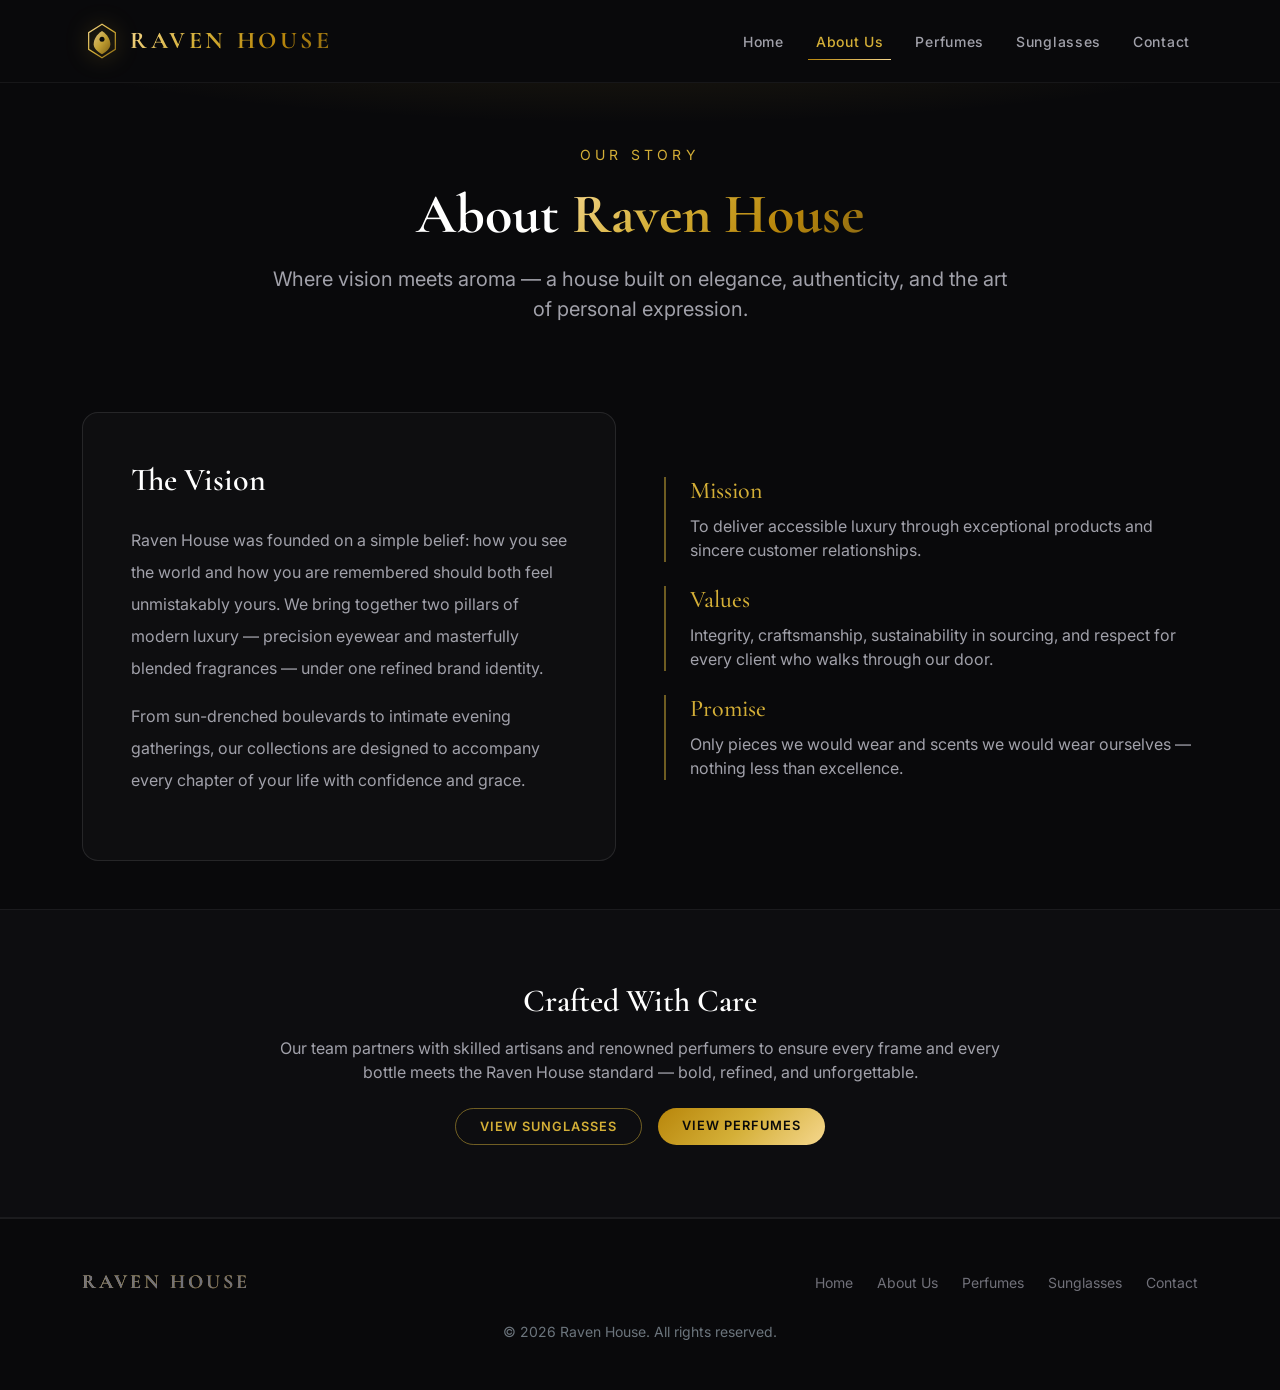
==== about.html @ 08f4f655 "first commit" ====
<!DOCTYPE html>
<html lang="en">
<head>
    <meta charset="UTF-8">
    <meta name="viewport" content="width=device-width, initial-scale=1.0">
    <title>About Us — Raven House</title>
    <link href="https://cdn.jsdelivr.net/npm/bootstrap@5.3.3/dist/css/bootstrap.min.css" rel="stylesheet" integrity="sha384-QWTKZyjpPEjISv5WaRU9OFeRpok6YctnYmDr5pNlyT2bRjXh0JMhjY6hW+ALEwIH" crossorigin="anonymous">
    <link rel="preconnect" href="https://fonts.googleapis.com">
    <link rel="preconnect" href="https://fonts.gstatic.com" crossorigin>
    <link href="https://fonts.googleapis.com/css2?family=Cormorant+Garamond:ital,wght@0,400;0,600;0,700;1,400&family=Inter:wght@300;400;500;600&display=swap" rel="stylesheet">
    <link rel="stylesheet" href="css/style.css">
</head>
<body class="bg-raven">

    <nav id="site-header" class="navbar navbar-expand-lg navbar-dark fixed-top navbar-raven bg-raven py-3">
        <div class="container">
            <a class="navbar-brand d-flex align-items-center gap-2" href="index.html">
                <svg class="logo-icon" width="40" height="40" viewBox="0 0 48 48" fill="none"><path d="M24 4L8 14v20l16 10 16-10V14L24 4z" stroke="url(#goldGrad)" stroke-width="1.5"/><path d="M24 12c-6 4-10 10-10 16 0 4 3 8 10 12 7-4 10-8 10-12 0-6-4-12-10-16z" fill="url(#goldGrad)" opacity="0.9"/><circle cx="24" cy="22" r="3" fill="#0a0a0a"/><defs><linearGradient id="goldGrad" x1="0%" y1="0%" x2="100%" y2="100%"><stop offset="0%" stop-color="#f5d78e"/><stop offset="50%" stop-color="#d4af37"/><stop offset="100%" stop-color="#8b6914"/></linearGradient></defs></svg>
                <span class="font-display fs-4 fw-bold tracking-brand logo-gold mb-0">RAVEN HOUSE</span>
            </a>
            <button class="navbar-toggler navbar-toggler-raven" type="button" data-bs-toggle="offcanvas" data-bs-target="#mobileMenu" aria-label="Toggle navigation"><span class="navbar-toggler-icon"></span></button>
            <div class="collapse navbar-collapse justify-content-end">
                <ul class="navbar-nav gap-lg-3">
                    <li class="nav-item"><a class="nav-link site-nav-link" href="index.html">Home</a></li>
                    <li class="nav-item"><a class="nav-link site-nav-link active" href="about.html">About Us</a></li>
                    <li class="nav-item"><a class="nav-link site-nav-link" href="perfumes.html">Perfumes</a></li>
                    <li class="nav-item"><a class="nav-link site-nav-link" href="sunglasses.html">Sunglasses</a></li>
                    <li class="nav-item"><a class="nav-link site-nav-link" href="contact.html">Contact</a></li>
                </ul>
            </div>
        </div>
    </nav>

    <div class="offcanvas offcanvas-end offcanvas-raven text-bg-dark" tabindex="-1" id="mobileMenu">
        <div class="offcanvas-header border-bottom border-raven">
            <h5 class="offcanvas-title logo-gold font-display fw-bold">RAVEN HOUSE</h5>
            <button type="button" class="btn-close btn-close-white" data-bs-dismiss="offcanvas" aria-label="Close"></button>
        </div>
        <div class="offcanvas-body d-flex align-items-center justify-content-center">
            <ul class="nav flex-column text-center gap-3 w-100">
                <li class="nav-item"><a class="nav-link" href="index.html">Home</a></li>
                <li class="nav-item"><a class="nav-link active" href="about.html">About Us</a></li>
                <li class="nav-item"><a class="nav-link" href="perfumes.html">Perfumes</a></li>
                <li class="nav-item"><a class="nav-link" href="sunglasses.html">Sunglasses</a></li>
                <li class="nav-item"><a class="nav-link" href="contact.html">Contact</a></li>
            </ul>
        </div>
    </div>

    <main class="pt-5">
        <section class="hero-glow py-5 mt-4">
            <div class="container text-center py-4">
                <p class="text-gold small text-uppercase tracking-luxury">Our Story</p>
                <h1 class="font-display display-4 fw-bold text-white mt-3">About <span class="logo-gold">Raven House</span></h1>
                <p class="col-lg-8 mx-auto fs-5 text-muted-raven mt-3">Where vision meets aroma — a house built on elegance, authenticity, and the art of personal expression.</p>
            </div>
        </section>

        <section class="pb-5">
            <div class="container">
                <div class="row g-5 align-items-center">
                    <div class="col-lg-6">
                        <div class="card-raven rounded-4 p-4 p-lg-5">
                            <h2 class="font-display h2 fw-semibold text-white">The Vision</h2>
                            <p class="text-muted-raven mt-4 lh-lg">Raven House was founded on a simple belief: how you see the world and how you are remembered should both feel unmistakably yours. We bring together two pillars of modern luxury — precision eyewear and masterfully blended fragrances — under one refined brand identity.</p>
                            <p class="text-muted-raven mt-3 lh-lg">From sun-drenched boulevards to intimate evening gatherings, our collections are designed to accompany every chapter of your life with confidence and grace.</p>
                        </div>
                    </div>
                    <div class="col-lg-6">
                        <div class="border-accent-gold ps-4 mb-4">
                            <h3 class="font-display h4 text-gold">Mission</h3>
                            <p class="text-muted-raven mt-2">To deliver accessible luxury through exceptional products and sincere customer relationships.</p>
                        </div>
                        <div class="border-accent-gold ps-4 mb-4">
                            <h3 class="font-display h4 text-gold">Values</h3>
                            <p class="text-muted-raven mt-2">Integrity, craftsmanship, sustainability in sourcing, and respect for every client who walks through our door.</p>
                        </div>
                        <div class="border-accent-gold ps-4">
                            <h3 class="font-display h4 text-gold">Promise</h3>
                            <p class="text-muted-raven mt-2">Only pieces we would wear and scents we would wear ourselves — nothing less than excellence.</p>
                        </div>
                    </div>
                </div>
            </div>
        </section>

        <section class="section-muted py-5">
            <div class="container text-center py-4">
                <h2 class="font-display h2 fw-semibold text-white">Crafted With Care</h2>
                <p class="col-lg-8 mx-auto text-muted-raven mt-3">Our team partners with skilled artisans and renowned perfumers to ensure every frame and every bottle meets the Raven House standard — bold, refined, and unforgettable.</p>
                <div class="d-flex flex-wrap justify-content-center gap-3 mt-4">
                    <a href="sunglasses.html" class="btn btn-outline-gold rounded-pill px-4 py-2">View Sunglasses</a>
                    <a href="perfumes.html" class="btn btn-gold rounded-pill px-4 py-2">View Perfumes</a>
                </div>
            </div>
        </section>
    </main>

    <footer class="footer-raven border-top border-raven bg-raven py-5">
        <div class="container">
            <div class="d-flex flex-column flex-md-row align-items-center justify-content-between gap-4">
                <a href="index.html" class="font-display fs-5 fw-bold tracking-brand logo-gold text-decoration-none">RAVEN HOUSE</a>
                <nav class="d-flex flex-wrap justify-content-center gap-3 gap-md-4 small">
                    <a href="index.html">Home</a>
                    <a href="about.html">About Us</a>
                    <a href="perfumes.html">Perfumes</a>
                    <a href="sunglasses.html">Sunglasses</a>
                    <a href="contact.html">Contact</a>
                </nav>
            </div>
            <p class="text-center text-secondary small mt-4 mb-0">&copy; 2026 Raven House. All rights reserved.</p>
        </div>
    </footer>

    <script src="https://cdn.jsdelivr.net/npm/bootstrap@5.3.3/dist/js/bootstrap.bundle.min.js" integrity="sha384-YvpcrYf0tY3lHB60NNkmXc5s9fDVZLESaAA55NDzOxhy9GkcIdslK1eN7N6jIeHz" crossorigin="anonymous"></script>
    <script src="js/main.js"></script>
</body>
</html>
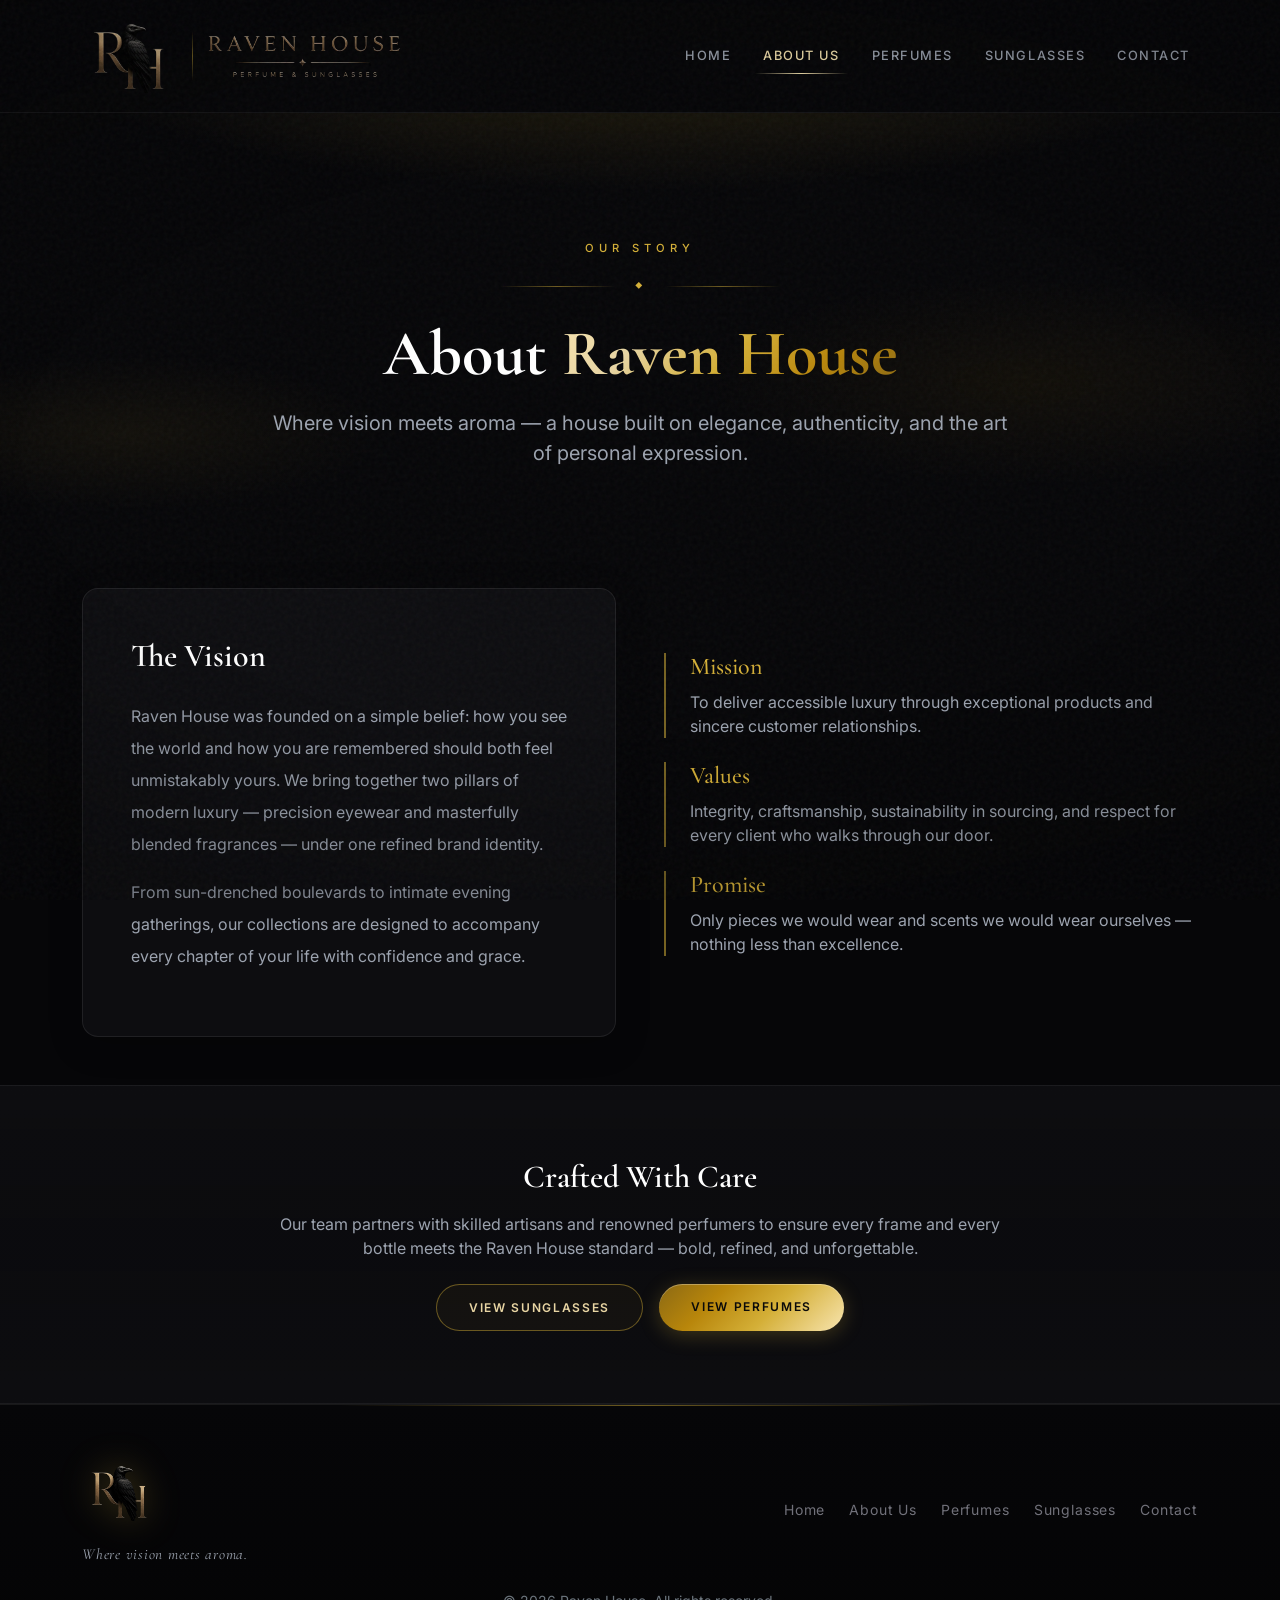
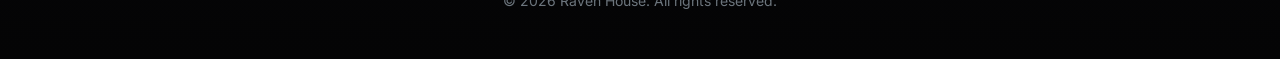
==== commit eff7100e: "logo added and websight design improved" ====
--- a/about.html
+++ b/about.html
@@ -7,16 +7,17 @@
     <link href="https://cdn.jsdelivr.net/npm/bootstrap@5.3.3/dist/css/bootstrap.min.css" rel="stylesheet" integrity="sha384-QWTKZyjpPEjISv5WaRU9OFeRpok6YctnYmDr5pNlyT2bRjXh0JMhjY6hW+ALEwIH" crossorigin="anonymous">
     <link rel="preconnect" href="https://fonts.googleapis.com">
     <link rel="preconnect" href="https://fonts.gstatic.com" crossorigin>
-    <link href="https://fonts.googleapis.com/css2?family=Cormorant+Garamond:ital,wght@0,400;0,600;0,700;1,400&family=Inter:wght@300;400;500;600&display=swap" rel="stylesheet">
+    <link href="https://fonts.googleapis.com/css2?family=Cormorant+Garamond:ital,wght@0,400;0,500;0,600;0,700;1,400;1,500&family=Inter:wght@300;400;500;600&display=swap" rel="stylesheet">
     <link rel="stylesheet" href="css/style.css">
 </head>
 <body class="bg-raven">
 
     <nav id="site-header" class="navbar navbar-expand-lg navbar-dark fixed-top navbar-raven bg-raven py-3">
         <div class="container">
-            <a class="navbar-brand d-flex align-items-center gap-2" href="index.html">
-                <svg class="logo-icon" width="40" height="40" viewBox="0 0 48 48" fill="none"><path d="M24 4L8 14v20l16 10 16-10V14L24 4z" stroke="url(#goldGrad)" stroke-width="1.5"/><path d="M24 12c-6 4-10 10-10 16 0 4 3 8 10 12 7-4 10-8 10-12 0-6-4-12-10-16z" fill="url(#goldGrad)" opacity="0.9"/><circle cx="24" cy="22" r="3" fill="#0a0a0a"/><defs><linearGradient id="goldGrad" x1="0%" y1="0%" x2="100%" y2="100%"><stop offset="0%" stop-color="#f5d78e"/><stop offset="50%" stop-color="#d4af37"/><stop offset="100%" stop-color="#8b6914"/></linearGradient></defs></svg>
-                <span class="font-display fs-4 fw-bold tracking-brand logo-gold mb-0">RAVEN HOUSE</span>
+            <a class="navbar-brand site-brand-lockup me-0" href="index.html">
+                <img src="images/logo.png" alt="" class="site-logo site-logo--emblem" width="96" height="96" aria-hidden="true">
+                <span class="site-brand-divider" aria-hidden="true"></span>
+                <img src="images/logo-details.png" alt="Raven House — Perfume &amp; Sunglasses" class="site-logo site-logo--details" width="196" height="88">
             </a>
             <button class="navbar-toggler navbar-toggler-raven" type="button" data-bs-toggle="offcanvas" data-bs-target="#mobileMenu" aria-label="Toggle navigation"><span class="navbar-toggler-icon"></span></button>
             <div class="collapse navbar-collapse justify-content-end">
@@ -33,7 +34,11 @@
 
     <div class="offcanvas offcanvas-end offcanvas-raven text-bg-dark" tabindex="-1" id="mobileMenu">
         <div class="offcanvas-header border-bottom border-raven">
-            <h5 class="offcanvas-title logo-gold font-display fw-bold">RAVEN HOUSE</h5>
+            <a href="index.html" class="site-brand-lockup site-brand-lockup--compact mb-0">
+                <img src="images/logo.png" alt="" class="site-logo site-logo--emblem" width="48" height="48" aria-hidden="true">
+                <span class="site-brand-divider" aria-hidden="true"></span>
+                <img src="images/logo-details.png" alt="Raven House" class="site-logo site-logo--details" width="140" height="64">
+            </a>
             <button type="button" class="btn-close btn-close-white" data-bs-dismiss="offcanvas" aria-label="Close"></button>
         </div>
         <div class="offcanvas-body d-flex align-items-center justify-content-center">
@@ -48,9 +53,10 @@
     </div>
 
     <main class="pt-5">
-        <section class="hero-glow py-5 mt-4">
-            <div class="container text-center py-4">
-                <p class="text-gold small text-uppercase tracking-luxury">Our Story</p>
+        <section class="hero-glow page-hero py-5 mt-4">
+            <div class="container text-center py-4 reveal">
+                <p class="section-eyebrow">Our Story</p>
+                <div class="luxury-divider" aria-hidden="true"><span>◆</span></div>
                 <h1 class="font-display display-4 fw-bold text-white mt-3">About <span class="logo-gold">Raven House</span></h1>
                 <p class="col-lg-8 mx-auto fs-5 text-muted-raven mt-3">Where vision meets aroma — a house built on elegance, authenticity, and the art of personal expression.</p>
             </div>
@@ -59,14 +65,14 @@
         <section class="pb-5">
             <div class="container">
                 <div class="row g-5 align-items-center">
-                    <div class="col-lg-6">
+                    <div class="col-lg-6 reveal">
                         <div class="card-raven rounded-4 p-4 p-lg-5">
                             <h2 class="font-display h2 fw-semibold text-white">The Vision</h2>
                             <p class="text-muted-raven mt-4 lh-lg">Raven House was founded on a simple belief: how you see the world and how you are remembered should both feel unmistakably yours. We bring together two pillars of modern luxury — precision eyewear and masterfully blended fragrances — under one refined brand identity.</p>
                             <p class="text-muted-raven mt-3 lh-lg">From sun-drenched boulevards to intimate evening gatherings, our collections are designed to accompany every chapter of your life with confidence and grace.</p>
                         </div>
                     </div>
-                    <div class="col-lg-6">
+                    <div class="col-lg-6 reveal reveal-delay-1">
                         <div class="border-accent-gold ps-4 mb-4">
                             <h3 class="font-display h4 text-gold">Mission</h3>
                             <p class="text-muted-raven mt-2">To deliver accessible luxury through exceptional products and sincere customer relationships.</p>
@@ -99,7 +105,12 @@
     <footer class="footer-raven border-top border-raven bg-raven py-5">
         <div class="container">
             <div class="d-flex flex-column flex-md-row align-items-center justify-content-between gap-4">
-                <a href="index.html" class="font-display fs-5 fw-bold tracking-brand logo-gold text-decoration-none">RAVEN HOUSE</a>
+                <div class="text-center text-md-start">
+                    <a href="index.html" class="d-inline-block text-decoration-none">
+                        <img src="images/logo.png" alt="Raven House" class="site-logo site-logo--footer" width="76" height="76">
+                    </a>
+                    <p class="footer-tagline mt-2 mb-0">Where vision meets aroma.</p>
+                </div>
                 <nav class="d-flex flex-wrap justify-content-center gap-3 gap-md-4 small">
                     <a href="index.html">Home</a>
                     <a href="about.html">About Us</a>
--- a/css/style.css
+++ b/css/style.css
@@ -0,0 +1,1029 @@
+/* Raven House — luxury dark theme */
+
+:root {
+    --gold-light: #f8e5b0;
+    --gold: #d4af37;
+    --gold-dark: #b8860b;
+    --gold-deep: #8b6914;
+    --champagne: #e8d5a3;
+    --raven-bg: #060608;
+    --raven-bg-elevated: #0c0c0f;
+    --raven-surface: #141418;
+    --raven-surface-hover: #1c1c22;
+    --raven-muted: #9ca3af;
+    --luxury-ease: cubic-bezier(0.22, 1, 0.36, 1);
+    --section-space: clamp(5rem, 12vw, 9rem);
+}
+
+html {
+    scroll-behavior: smooth;
+}
+
+body {
+    font-family: "Inter", system-ui, sans-serif;
+    background-color: var(--raven-bg);
+    color: #f4f4f5;
+    position: relative;
+}
+
+/* Subtle film grain & vignette */
+body::before {
+    content: "";
+    position: fixed;
+    inset: 0;
+    pointer-events: none;
+    z-index: 9998;
+    opacity: 0.04;
+    background-image: url("data:image/svg+xml,%3Csvg viewBox='0 0 256 256' xmlns='http://www.w3.org/2000/svg'%3E%3Cfilter id='n'%3E%3CfeTurbulence type='fractalNoise' baseFrequency='0.85' numOctaves='4' stitchTiles='stitch'/%3E%3C/filter%3E%3Crect width='100%25' height='100%25' filter='url(%23n)'/%3E%3C/svg%3E");
+}
+
+body::after {
+    content: "";
+    position: fixed;
+    inset: 0;
+    pointer-events: none;
+    z-index: 9997;
+    background: radial-gradient(
+        ellipse 120% 80% at 50% 50%,
+        transparent 40%,
+        rgba(0, 0, 0, 0.45) 100%
+    );
+}
+
+.font-display {
+    font-family: "Cormorant Garamond", "Playfair Display", Georgia, serif;
+}
+
+.text-gold {
+    color: var(--gold) !important;
+}
+
+.text-muted-raven {
+    color: var(--raven-muted) !important;
+}
+
+.bg-raven {
+    background-color: var(--raven-bg) !important;
+}
+
+.bg-raven-surface {
+    background-color: var(--raven-surface) !important;
+}
+
+.border-raven {
+    border-color: rgba(255, 255, 255, 0.08) !important;
+}
+
+/* Gold logo gradient */
+.logo-gold {
+    background: linear-gradient(
+        135deg,
+        var(--gold-light) 0%,
+        var(--champagne) 25%,
+        var(--gold) 50%,
+        var(--gold-dark) 75%,
+        var(--gold-deep) 100%
+    );
+    -webkit-background-clip: text;
+    background-clip: text;
+    color: transparent;
+}
+
+.logo-icon {
+    filter: drop-shadow(0 0 16px rgba(212, 175, 55, 0.45));
+}
+
+.site-logo {
+    display: block;
+    object-fit: contain;
+}
+
+.site-brand-lockup {
+    display: flex;
+    align-items: center;
+    gap: clamp(0.5rem, 1.2vw, 0.875rem);
+    text-decoration: none;
+    line-height: 0;
+}
+
+.site-brand-divider {
+    display: block;
+    flex-shrink: 0;
+    width: 1px;
+    height: calc(var(--nav-logo-size, 96px) * 0.52);
+    background: linear-gradient(
+        180deg,
+        transparent,
+        rgba(212, 175, 55, 0.15) 15%,
+        rgba(212, 175, 55, 0.5) 50%,
+        rgba(212, 175, 55, 0.15) 85%,
+        transparent
+    );
+    transition: height 0.4s var(--luxury-ease);
+}
+
+/* .site-logo--emblem {
+    flex-shrink: 0;
+    height: var(--nav-logo-size, 96px);
+    width: var(--nav-logo-size, 96px);
+    filter: drop-shadow(0 0 16px rgba(212, 175, 55, 0.45));
+    transition:
+        height 0.4s var(--luxury-ease),
+        width 0.4s var(--luxury-ease),
+        filter 0.25s ease;
+} */
+
+/* .site-logo--details {
+    flex-shrink: 1;
+    min-width: 0;
+    height: calc(var(--nav-logo-size, 96px) * 0.92);
+    width: auto;
+    max-width: min(196px, 36vw);
+    object-fit: contain;
+    object-position: left center;
+    filter: drop-shadow(0 0 12px rgba(212, 175, 55, 0.28));
+    opacity: 0.96;
+    transition:
+        height 0.4s var(--luxury-ease),
+        max-width 0.4s var(--luxury-ease),
+        filter 0.25s ease,
+        opacity 0.25s ease;
+} */
+
+/* .site-brand-lockup:hover .site-logo--emblem,
+.site-brand-lockup:hover .site-logo--details {
+    filter: drop-shadow(0 0 22px rgba(212, 175, 55, 0.55));
+} */
+
+.site-brand-lockup:hover .site-logo--details {
+    opacity: 1;
+}
+
+.site-brand-lockup--compact {
+    --nav-logo-size: 48px;
+}
+
+.site-brand-lockup--compact .site-logo--details {
+    max-width: 140px;
+}
+
+@media (max-width: 479.98px) {
+    .navbar-raven > .container > .site-brand-lockup .site-brand-divider,
+    .navbar-raven > .container > .site-brand-lockup .site-logo--details {
+        display: none;
+    }
+}
+
+.site-logo--footer {
+    height: 76px;
+    width: 76px;
+    filter: drop-shadow(0 0 18px rgba(212, 175, 55, 0.3));
+}
+
+.site-logo--offcanvas {
+    height: 56px;
+    width: 56px;
+    filter: drop-shadow(0 0 12px rgba(212, 175, 55, 0.35));
+}
+
+@media (max-width: 575.98px) {
+    .navbar-raven {
+        --nav-logo-size: 76px;
+    }
+
+    .navbar-raven.header-scrolled {
+        --nav-logo-size: 56px;
+    }
+}
+
+/* Ornamental dividers */
+.luxury-divider {
+    display: flex;
+    align-items: center;
+    justify-content: center;
+    gap: 1.25rem;
+    margin: 1.5rem auto;
+    max-width: 280px;
+}
+
+.luxury-divider::before,
+.luxury-divider::after {
+    content: "";
+    flex: 1;
+    height: 1px;
+    background: linear-gradient(
+        90deg,
+        transparent,
+        rgba(212, 175, 55, 0.5),
+        transparent
+    );
+}
+
+.luxury-divider span {
+    color: var(--gold);
+    font-size: 0.45rem;
+    letter-spacing: 0.2em;
+}
+
+.section-eyebrow {
+    font-size: 0.7rem;
+    letter-spacing: 0.45em;
+    text-transform: uppercase;
+    color: var(--gold);
+    font-weight: 500;
+}
+
+.section-title {
+    font-size: clamp(2.25rem, 5vw, 3.5rem);
+    letter-spacing: 0.02em;
+}
+
+/* Navbar */
+.navbar-raven {
+    --nav-logo-size: 96px;
+    border-bottom: 1px solid rgba(255, 255, 255, 0.06);
+    padding-top: 0.5rem !important;
+    padding-bottom: 0.5rem !important;
+    transition:
+        background 0.4s var(--luxury-ease),
+        box-shadow 0.4s var(--luxury-ease),
+        backdrop-filter 0.4s var(--luxury-ease),
+        padding 0.4s var(--luxury-ease);
+}
+
+.navbar-raven.header-scrolled {
+    --nav-logo-size: 64px;
+    padding-top: 0.65rem !important;
+    padding-bottom: 0.65rem !important;
+    background: rgba(6, 6, 8, 0.88) !important;
+    backdrop-filter: blur(20px) saturate(1.2);
+    box-shadow: 0 12px 40px rgba(0, 0, 0, 0.4);
+    border-bottom-color: rgba(212, 175, 55, 0.12);
+}
+
+.navbar-raven .navbar-brand,
+.navbar-raven .site-brand-lockup {
+    padding: 0;
+    line-height: 0;
+}
+
+.navbar-raven .navbar-brand,
+.navbar-raven .nav-link {
+    color: var(--raven-muted);
+}
+
+.navbar-raven .nav-link:hover,
+.navbar-raven .nav-link:focus {
+    color: var(--champagne);
+}
+
+.navbar-raven .nav-link.active {
+    color: var(--gold-light) !important;
+}
+
+.navbar-raven .site-nav-link {
+    position: relative;
+    font-size: 0.8rem;
+    font-weight: 500;
+    letter-spacing: 0.12em;
+    text-transform: uppercase;
+}
+
+.navbar-raven .site-nav-link::after {
+    content: "";
+    position: absolute;
+    bottom: 0;
+    left: 50%;
+    transform: translateX(-50%);
+    width: 0;
+    height: 1px;
+    background: linear-gradient(90deg, transparent, var(--gold-light), transparent);
+    transition: width 0.4s var(--luxury-ease);
+}
+
+.navbar-raven .site-nav-link:hover::after,
+.navbar-raven .site-nav-link.active::after {
+    width: 100%;
+}
+
+.navbar-toggler-raven {
+    border-color: rgba(212, 175, 55, 0.4);
+    color: var(--gold);
+}
+
+.navbar-toggler-raven:focus {
+    box-shadow: 0 0 0 0.2rem rgba(212, 175, 55, 0.25);
+}
+
+/* Offcanvas */
+.offcanvas-raven {
+    background-color: rgba(6, 6, 8, 0.98) !important;
+    border-left: 1px solid rgba(212, 175, 55, 0.15);
+}
+
+.offcanvas-raven .offcanvas-title {
+    font-family: "Cormorant Garamond", Georgia, serif;
+    letter-spacing: 0.2em;
+}
+
+.offcanvas-raven .nav-link {
+    font-family: "Cormorant Garamond", Georgia, serif;
+    font-size: 1.75rem;
+    color: #d4d4d8;
+    padding: 0.5rem 0;
+    letter-spacing: 0.05em;
+}
+
+.offcanvas-raven .nav-link:hover,
+.offcanvas-raven .nav-link.active {
+    color: var(--gold-light);
+}
+
+/* Hero — shared */
+.hero-glow {
+    background:
+        radial-gradient(
+            ellipse 90% 60% at 50% -10%,
+            rgba(212, 175, 55, 0.18),
+            transparent 55%
+        ),
+        radial-gradient(
+            ellipse 50% 40% at 80% 60%,
+            rgba(139, 105, 20, 0.08),
+            transparent 50%
+        ),
+        radial-gradient(
+            ellipse 40% 30% at 10% 70%,
+            rgba(212, 175, 55, 0.06),
+            transparent 50%
+        );
+}
+
+.hero-pattern {
+    background-image: url("data:image/svg+xml,%3Csvg width='60' height='60' viewBox='0 0 60 60' xmlns='http://www.w3.org/2000/svg'%3E%3Cg fill='none' fill-rule='evenodd'%3E%3Cg fill='%23d4af37' fill-opacity='0.04'%3E%3Cpath d='M36 34v-4h-2v4h-4v2h4v4h2v-4h4v-2h-4zm0-30V0h-2v4h-4v2h4v4h2V6h4V4h-4zM6 34v-4H4v4H0v2h4v4h2v-4h4v-2H6zM6 4V0H4v4H0v2h4v4h2V6h4V4H6z'/%3E%3C/g%3E%3C/g%3E%3C/svg%3E");
+    opacity: 0.6;
+}
+
+.hero-fade-bottom {
+    height: 10rem;
+    background: linear-gradient(to top, var(--raven-bg), transparent);
+}
+
+.min-vh-hero {
+    min-height: 100vh;
+}
+
+/* Cinematic home hero */
+.hero-cinema {
+    min-height: 110vh;
+    min-height: 110dvh;
+}
+
+.hero-cinema .hero-title {
+    font-size: clamp(3rem, 8vw, 5.5rem);
+    letter-spacing: 0.02em;
+    line-height: 1.05;
+    text-shadow: 0 4px 60px rgba(0, 0, 0, 0.5);
+}
+
+.hero-cinema .hero-lead {
+    font-size: clamp(1.1rem, 2vw, 1.35rem);
+    font-weight: 300;
+    letter-spacing: 0.02em;
+    line-height: 1.7;
+    max-width: 36rem;
+}
+
+.hero-orb {
+    position: absolute;
+    border-radius: 50%;
+    filter: blur(80px);
+    pointer-events: none;
+    animation: orb-float 12s ease-in-out infinite;
+}
+
+.hero-orb-1 {
+    width:  min(50vw, 420px);
+    height: min(50vw, 420px);
+    top: 10%;
+    left: -10%;
+    background: rgba(212, 175, 55, 0.12);
+}
+
+.hero-orb-2 {
+    width: min(40vw, 320px);
+    height: min(40vw, 320px);
+    bottom: 15%;
+    right: -5%;
+    background: rgba(139, 105, 20, 0.15);
+    animation-delay: -4s;
+}
+
+@keyframes orb-float {
+    0%,
+    100% {
+        transform: translate(0, 0) scale(1);
+    }
+    50% {
+        transform: translate(20px, -30px) scale(1.05);
+    }
+}
+
+.scroll-cue {
+    position: absolute;
+    bottom: 2.5rem;
+    left: 50%;
+    transform: translateX(-50%);
+    display: flex;
+    flex-direction: column;
+    align-items: center;
+    gap: 0.5rem;
+    color: var(--raven-muted);
+    font-size: 0.65rem;
+    letter-spacing: 0.35em;
+    text-transform: uppercase;
+    animation: scroll-bounce 2.5s ease-in-out infinite;
+}
+
+.scroll-cue-line {
+    width: 1px;
+    height: 48px;
+    background: linear-gradient(to bottom, var(--gold), transparent);
+}
+
+@keyframes scroll-bounce {
+    0%,
+    100% {
+        opacity: 0.5;
+        transform: translateX(-50%) translateY(0);
+    }
+    50% {
+        opacity: 1;
+        transform: translateX(-50%) translateY(8px);
+    }
+}
+
+/* Inner page heroes */
+main.pt-5 > .hero-glow:first-child,
+.page-hero {
+    padding-top: clamp(6rem, 14vw, 9rem) !important;
+    padding-bottom: clamp(3rem, 8vw, 5rem) !important;
+}
+
+main.pt-5 > .hero-glow:first-child h1 {
+    font-size: clamp(2.5rem, 6vw, 4rem);
+}
+
+/* Marquee strip */
+.marquee-luxury {
+    border-top: 1px solid rgba(212, 175, 55, 0.15);
+    border-bottom: 1px solid rgba(212, 175, 55, 0.15);
+    background: linear-gradient(
+        90deg,
+        rgba(212, 175, 55, 0.04) 0%,
+        rgba(20, 20, 24, 0.8) 50%,
+        rgba(212, 175, 55, 0.04) 100%
+    );
+    overflow: hidden;
+    padding: 1.25rem 0;
+}
+
+.marquee-track {
+    display: flex;
+    gap: 4rem;
+    animation: marquee 35s linear infinite;
+    white-space: nowrap;
+}
+
+.marquee-track span {
+    font-family: "Cormorant Garamond", Georgia, serif;
+    font-size: clamp(1rem, 2.5vw, 1.35rem);
+    letter-spacing: 0.35em;
+    text-transform: uppercase;
+    color: rgba(212, 175, 55, 0.55);
+    flex-shrink: 0;
+}
+
+.marquee-track span::after {
+    content: "◆";
+    margin-left: 4rem;
+    font-size: 0.5em;
+    vertical-align: middle;
+    opacity: 0.6;
+}
+
+@keyframes marquee {
+    0% {
+        transform: translateX(0);
+    }
+    100% {
+        transform: translateX(-50%);
+    }
+}
+
+/* Editorial quote */
+.quote-luxury {
+    position: relative;
+    padding: var(--section-space) 0;
+    background:
+        linear-gradient(180deg, transparent, rgba(212, 175, 55, 0.03), transparent),
+        var(--raven-bg-elevated);
+    border-top: 1px solid rgba(255, 255, 255, 0.05);
+    border-bottom: 1px solid rgba(255, 255, 255, 0.05);
+}
+
+.quote-luxury blockquote {
+    font-family: "Cormorant Garamond", Georgia, serif;
+    font-size: clamp(1.75rem, 4vw, 2.75rem);
+    font-style: italic;
+    font-weight: 400;
+    line-height: 1.45;
+    color: #fafafa;
+    max-width: 52rem;
+    margin: 0 auto;
+}
+
+.quote-luxury cite {
+    display: block;
+    margin-top: 2rem;
+    font-style: normal;
+    font-family: "Inter", sans-serif;
+    font-size: 0.7rem;
+    letter-spacing: 0.4em;
+    text-transform: uppercase;
+    color: var(--gold);
+}
+
+/* Stats row */
+.stats-luxury {
+    display: grid;
+    grid-template-columns: repeat(auto-fit, minmax(140px, 1fr));
+    gap: 2rem;
+    text-align: center;
+}
+
+.stat-item .stat-number {
+    font-family: "Cormorant Garamond", Georgia, serif;
+    font-size: clamp(2.5rem, 5vw, 3.5rem);
+    font-weight: 600;
+    line-height: 1;
+    background: linear-gradient(180deg, var(--gold-light), var(--gold-dark));
+    -webkit-background-clip: text;
+    background-clip: text;
+    color: transparent;
+}
+
+.stat-item .stat-label {
+    font-size: 0.7rem;
+    letter-spacing: 0.25em;
+    text-transform: uppercase;
+    color: var(--raven-muted);
+    margin-top: 0.75rem;
+}
+
+/* Section spacing */
+.section-luxury {
+    padding-top: var(--section-space);
+    padding-bottom: var(--section-space);
+}
+
+.tracking-luxury {
+    letter-spacing: 0.45em;
+}
+
+.tracking-brand {
+    letter-spacing: 0.2em;
+}
+
+/* Collection cards */
+.collection-card {
+    border: 1px solid rgba(255, 255, 255, 0.08);
+    background: rgba(20, 20, 24, 0.6);
+    overflow: hidden;
+    transition:
+        transform 0.5s var(--luxury-ease),
+        border-color 0.5s var(--luxury-ease),
+        box-shadow 0.5s var(--luxury-ease);
+    box-shadow: 0 4px 24px rgba(0, 0, 0, 0.3);
+}
+
+.collection-card::before {
+    content: "";
+    position: absolute;
+    inset: 0;
+    background: linear-gradient(
+        135deg,
+        rgba(212, 175, 55, 0.08) 0%,
+        transparent 50%
+    );
+    opacity: 0;
+    transition: opacity 0.5s var(--luxury-ease);
+    z-index: 1;
+    pointer-events: none;
+}
+
+.collection-card:hover {
+    border-color: rgba(212, 175, 55, 0.4);
+    transform: translateY(-8px);
+    box-shadow:
+        0 24px 48px rgba(0, 0, 0, 0.45),
+        0 0 60px rgba(212, 175, 55, 0.08);
+}
+
+.collection-card:hover::before {
+    opacity: 1;
+}
+
+.collection-card .card-visual {
+    aspect-ratio: 16 / 11;
+    min-height: 280px;
+}
+
+.collection-card .card-overlay {
+    background: linear-gradient(
+        to top,
+        var(--raven-bg) 0%,
+        rgba(6, 6, 8, 0.6) 40%,
+        transparent 75%
+    );
+}
+
+.collection-icon {
+    color: rgba(212, 175, 55, 0.35);
+    transition: transform 0.6s var(--luxury-ease), color 0.6s var(--luxury-ease);
+    filter: drop-shadow(0 0 20px rgba(212, 175, 55, 0.2));
+}
+
+.collection-card:hover .collection-icon {
+    transform: scale(1.12);
+    color: rgba(248, 229, 176, 0.65);
+}
+
+/* Feature cards */
+.feature-luxury {
+    padding: 2rem 1.5rem;
+    border: 1px solid rgba(255, 255, 255, 0.06);
+    border-radius: 1rem;
+    background: rgba(20, 20, 24, 0.4);
+    transition:
+        border-color 0.4s var(--luxury-ease),
+        background 0.4s var(--luxury-ease),
+        transform 0.4s var(--luxury-ease);
+    height: 100%;
+}
+
+.feature-luxury:hover {
+    border-color: rgba(212, 175, 55, 0.25);
+    background: rgba(28, 28, 34, 0.6);
+    transform: translateY(-4px);
+}
+
+.feature-badge {
+    width: 4rem;
+    height: 4rem;
+    border: 1px solid rgba(212, 175, 55, 0.35);
+    background: linear-gradient(
+        135deg,
+        rgba(212, 175, 55, 0.12),
+        rgba(212, 175, 55, 0.02)
+    );
+    box-shadow: 0 0 30px rgba(212, 175, 55, 0.1);
+}
+
+/* CTA banner */
+.cta-luxury {
+    position: relative;
+    padding: clamp(4rem, 10vw, 6rem) 2rem;
+    margin: var(--section-space) 0;
+    border-radius: 1.5rem;
+    overflow: hidden;
+    background:
+        linear-gradient(
+            135deg,
+            rgba(212, 175, 55, 0.12) 0%,
+            rgba(20, 20, 24, 0.9) 40%,
+            rgba(139, 105, 20, 0.1) 100%
+        );
+    border: 1px solid rgba(212, 175, 55, 0.2);
+    box-shadow:
+        inset 0 1px 0 rgba(255, 255, 255, 0.06),
+        0 20px 60px rgba(0, 0, 0, 0.4);
+}
+
+.cta-luxury::before {
+    content: "";
+    position: absolute;
+    top: 0;
+    left: 50%;
+    transform: translateX(-50%);
+    width: 60%;
+    height: 1px;
+    background: linear-gradient(
+        90deg,
+        transparent,
+        var(--gold),
+        transparent
+    );
+}
+
+/* Product cards */
+.product-card {
+    border: 1px solid rgba(255, 255, 255, 0.08);
+    background: rgba(20, 20, 24, 0.5);
+    transition:
+        transform 0.45s var(--luxury-ease),
+        box-shadow 0.45s var(--luxury-ease),
+        border-color 0.45s var(--luxury-ease);
+}
+
+.product-card:hover {
+    transform: translateY(-8px);
+    box-shadow:
+        0 28px 56px -16px rgba(0, 0, 0, 0.5),
+        0 0 40px rgba(212, 175, 55, 0.12);
+    border-color: rgba(212, 175, 55, 0.35);
+}
+
+.product-visual {
+    aspect-ratio: 1 / 1;
+    position: relative;
+    overflow: hidden;
+}
+
+.product-visual::after {
+    content: "";
+    position: absolute;
+    inset: 0;
+    background: linear-gradient(
+        to top,
+        rgba(6, 6, 8, 0.5),
+        transparent 40%
+    );
+    pointer-events: none;
+}
+
+/* Buttons */
+.btn-gold {
+    position: relative;
+    overflow: hidden;
+    background: linear-gradient(
+        135deg,
+        var(--gold-deep) 0%,
+        var(--gold-dark) 30%,
+        var(--gold) 60%,
+        var(--gold-light) 100%
+    );
+    color: #0a0a0a !important;
+    border: none;
+    font-weight: 600;
+    letter-spacing: 0.14em;
+    text-transform: uppercase;
+    font-size: 0.75rem;
+    padding: 0.85rem 2rem !important;
+    box-shadow:
+        0 4px 20px rgba(212, 175, 55, 0.25),
+        inset 0 1px 0 rgba(255, 255, 255, 0.3);
+    transition:
+        filter 0.3s ease,
+        transform 0.3s var(--luxury-ease),
+        box-shadow 0.3s ease;
+}
+
+.btn-gold::after {
+    content: "";
+    position: absolute;
+    top: 0;
+    left: -100%;
+    width: 60%;
+    height: 100%;
+    background: linear-gradient(
+        90deg,
+        transparent,
+        rgba(255, 255, 255, 0.35),
+        transparent
+    );
+    transition: left 0.6s ease;
+}
+
+.btn-gold:hover {
+    filter: brightness(1.08);
+    transform: translateY(-2px);
+    box-shadow:
+        0 8px 32px rgba(212, 175, 55, 0.35),
+        inset 0 1px 0 rgba(255, 255, 255, 0.35);
+    color: #0a0a0a !important;
+}
+
+.btn-gold:hover::after {
+    left: 150%;
+}
+
+.btn-outline-gold {
+    border: 1px solid rgba(212, 175, 55, 0.45);
+    color: var(--champagne) !important;
+    background: rgba(212, 175, 55, 0.04);
+    font-weight: 600;
+    letter-spacing: 0.14em;
+    text-transform: uppercase;
+    font-size: 0.75rem;
+    padding: 0.85rem 2rem !important;
+    transition:
+        background 0.3s ease,
+        border-color 0.3s ease,
+        transform 0.3s var(--luxury-ease),
+        box-shadow 0.3s ease;
+}
+
+.btn-outline-gold:hover {
+    background: rgba(212, 175, 55, 0.12);
+    border-color: var(--gold-light);
+    color: var(--gold-light) !important;
+    transform: translateY(-2px);
+    box-shadow: 0 0 30px rgba(212, 175, 55, 0.15);
+}
+
+.btn-filter.active {
+    border-color: rgba(212, 175, 55, 0.55) !important;
+    background: rgba(212, 175, 55, 0.12) !important;
+    color: var(--gold-light) !important;
+    box-shadow: 0 0 20px rgba(212, 175, 55, 0.1);
+}
+
+.btn-filter {
+    border: 1px solid rgba(255, 255, 255, 0.1);
+    color: var(--raven-muted);
+    background: transparent;
+    font-size: 0.8rem;
+    letter-spacing: 0.08em;
+    transition: all 0.3s ease;
+}
+
+.btn-filter:hover {
+    border-color: rgba(212, 175, 55, 0.35);
+    color: var(--gold);
+}
+
+/* Form */
+.input-dark {
+    background: rgba(255, 255, 255, 0.03);
+    border: 1px solid rgba(255, 255, 255, 0.1);
+    color: #f4f4f5;
+    transition: border-color 0.25s ease, box-shadow 0.25s ease;
+}
+
+.input-dark::placeholder {
+    color: #71717a;
+}
+
+.input-dark:focus {
+    background: rgba(255, 255, 255, 0.05);
+    border-color: rgba(212, 175, 55, 0.5);
+    box-shadow: 0 0 0 0.2rem rgba(212, 175, 55, 0.12);
+    color: #f4f4f5;
+}
+
+/* Sections */
+.section-muted {
+    background: linear-gradient(
+        180deg,
+        rgba(20, 20, 24, 0.5) 0%,
+        rgba(12, 12, 15, 0.8) 50%,
+        rgba(20, 20, 24, 0.5) 100%
+    );
+    border-top: 1px solid rgba(255, 255, 255, 0.06);
+    border-bottom: 1px solid rgba(255, 255, 255, 0.06);
+}
+
+.card-raven {
+    background: rgba(20, 20, 24, 0.55);
+    border: 1px solid rgba(255, 255, 255, 0.08);
+    box-shadow: 0 8px 32px rgba(0, 0, 0, 0.25);
+    transition:
+        border-color 0.35s ease,
+        box-shadow 0.35s ease;
+}
+
+.card-raven:hover {
+    border-color: rgba(212, 175, 55, 0.2);
+    box-shadow: 0 12px 40px rgba(0, 0, 0, 0.35);
+}
+
+.border-accent-gold {
+    border-left: 2px solid rgba(212, 175, 55, 0.55) !important;
+    padding-left: 1.5rem !important;
+    transition: border-color 0.3s ease;
+}
+
+.border-accent-gold:hover {
+    border-left-color: var(--gold-light) !important;
+}
+
+.perfume-bottle {
+    height: 10rem;
+    width: 4rem;
+    border-radius: 9999px 9999px 0.5rem 0.5rem;
+    border: 1px solid rgba(212, 175, 55, 0.3);
+    background: linear-gradient(to bottom, #3f3f46, #18181b);
+    box-shadow:
+        0 8px 24px rgba(0, 0, 0, 0.4),
+        inset 0 1px 0 rgba(255, 255, 255, 0.08);
+}
+
+/* Footer */
+.footer-raven {
+    position: relative;
+    background: linear-gradient(
+        to top,
+        #040405,
+        var(--raven-bg)
+    ) !important;
+}
+
+.footer-raven::before {
+    content: "";
+    position: absolute;
+    top: 0;
+    left: 50%;
+    transform: translateX(-50%);
+    width: min(90%, 600px);
+    height: 1px;
+    background: linear-gradient(
+        90deg,
+        transparent,
+        rgba(212, 175, 55, 0.5),
+        transparent
+    );
+}
+
+.footer-raven a {
+    color: #71717a;
+    text-decoration: none;
+    letter-spacing: 0.06em;
+    transition: color 0.25s ease;
+}
+
+.footer-raven a:hover {
+    color: var(--gold-light);
+}
+
+.footer-tagline {
+    font-family: "Cormorant Garamond", Georgia, serif;
+    font-style: italic;
+    color: var(--raven-muted);
+    font-size: 0.95rem;
+    letter-spacing: 0.05em;
+}
+
+.social-btn {
+    width: 2.75rem;
+    height: 2.75rem;
+    border: 1px solid rgba(255, 255, 255, 0.1);
+    color: var(--raven-muted);
+    transition:
+        border-color 0.25s ease,
+        color 0.25s ease,
+        box-shadow 0.25s ease;
+}
+
+.social-btn:hover {
+    border-color: rgba(212, 175, 55, 0.5);
+    color: var(--gold);
+    box-shadow: 0 0 20px rgba(212, 175, 55, 0.15);
+}
+
+/* Scroll reveal */
+.reveal {
+    opacity: 0;
+    transform: translateY(32px);
+    transition:
+        opacity 0.9s var(--luxury-ease),
+        transform 0.9s var(--luxury-ease);
+}
+
+.reveal.is-visible {
+    opacity: 1;
+    transform: translateY(0);
+}
+
+.reveal-delay-1 {
+    transition-delay: 0.1s;
+}
+.reveal-delay-2 {
+    transition-delay: 0.2s;
+}
+.reveal-delay-3 {
+    transition-delay: 0.3s;
+}
+
+@media (prefers-reduced-motion: reduce) {
+    .marquee-track,
+    .hero-orb,
+    .scroll-cue {
+        animation: none;
+    }
+
+    .reveal {
+        opacity: 1;
+        transform: none;
+    }
+}
